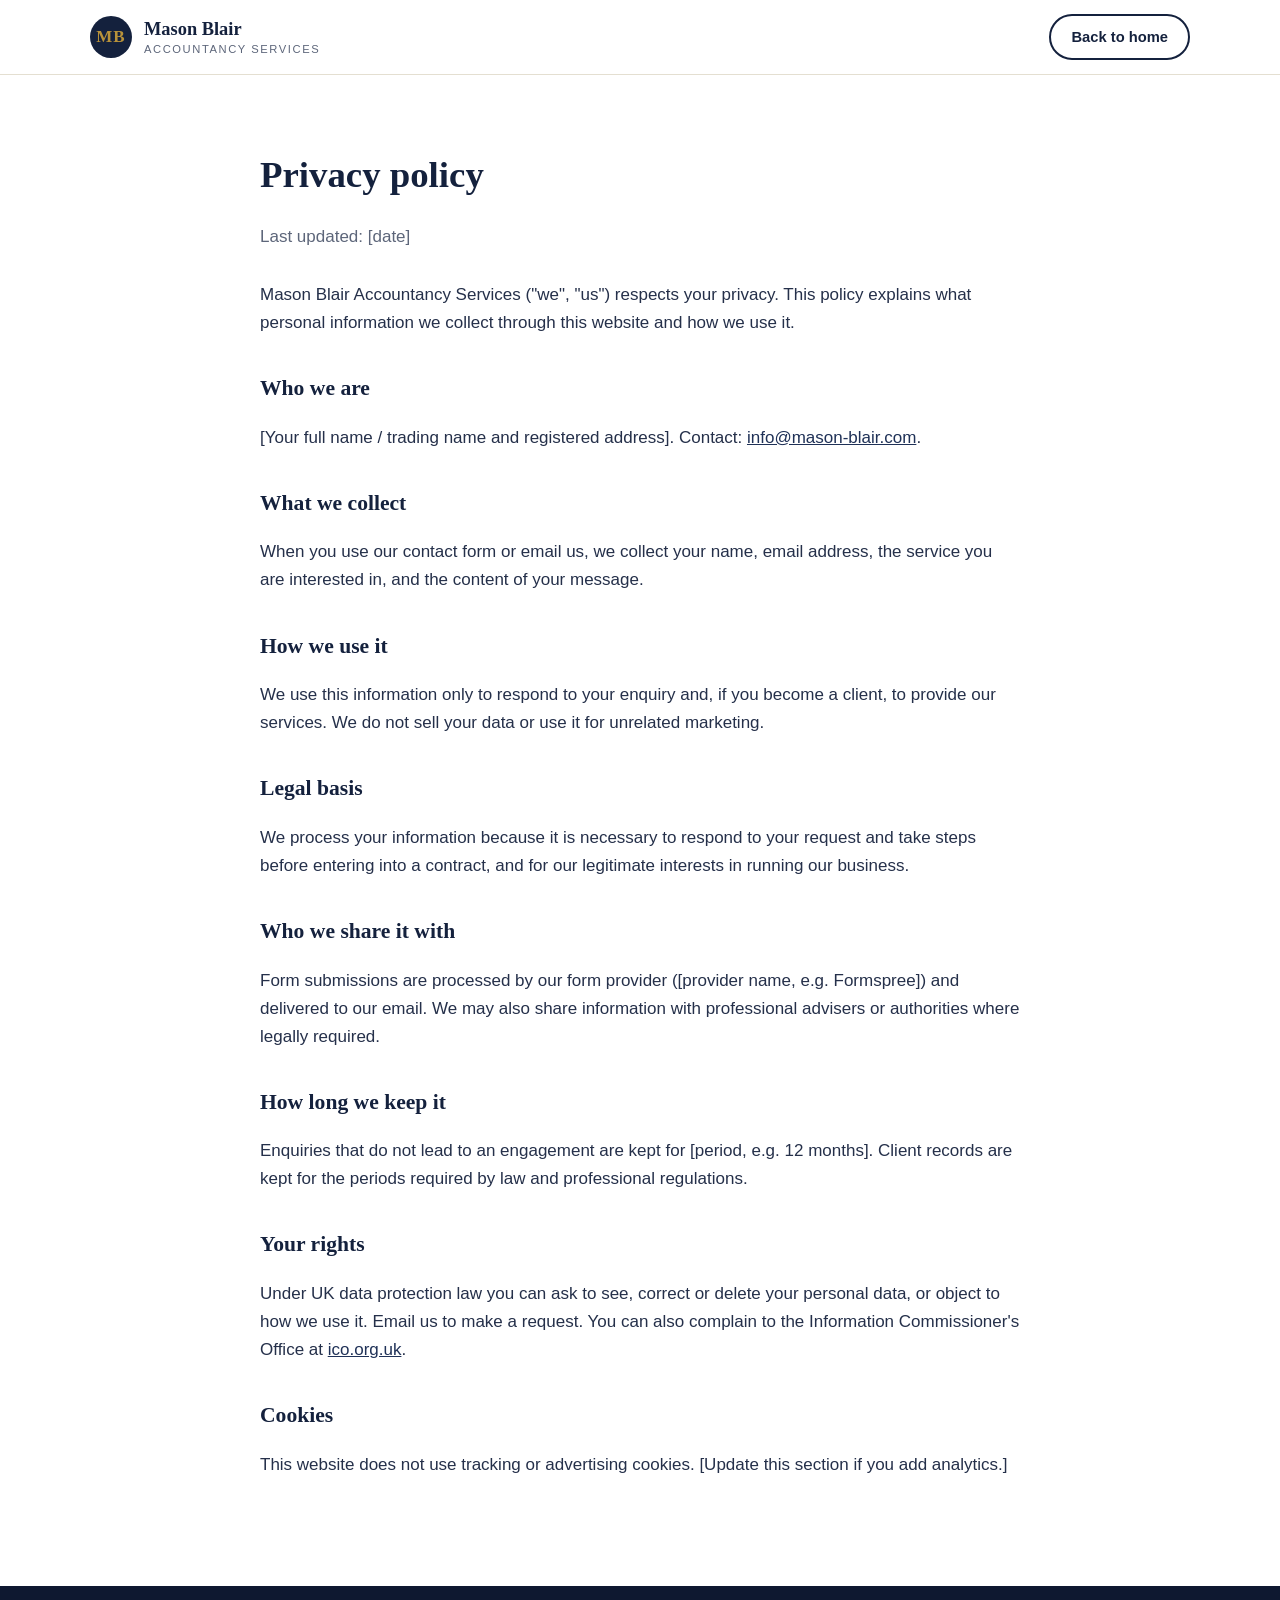
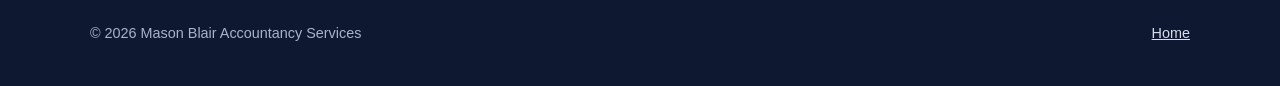
==== privacy.html @ b06ffdc8 "Add files via upload" ====
<!DOCTYPE html>
<html lang="en-GB">
<head>
  <meta charset="utf-8">
  <meta name="viewport" content="width=device-width, initial-scale=1">
  <title>Privacy Policy | Mason Blair Accountancy Services</title>
  <meta name="description" content="How Mason Blair Accountancy Services collects and uses your personal information.">
  <link rel="stylesheet" href="style.css">
</head>
<body>
  <header class="site-header">
    <div class="container header-inner">
      <a class="brand" href="index.html" aria-label="Mason Blair Accountancy Services – home">
        <span class="brand-mark" aria-hidden="true">MB</span>
        <span class="brand-text">Mason Blair<small>Accountancy Services</small></span>
      </a>
      <a class="btn btn-outline btn-small" href="index.html">Back to home</a>
    </div>
  </header>

  <main class="container page">
    <h1>Privacy policy</h1>
    <p class="updated">Last updated: [date]</p>

    <!-- TEMPLATE ONLY: this is a starting point, not legal advice. Have it checked against your actual
         data practices (and your professional body's guidance) before relying on it. -->

    <p>Mason Blair Accountancy Services ("we", "us") respects your privacy. This policy explains what personal information we collect through this website and how we use it.</p>

    <h2>Who we are</h2>
    <p>[Your full name / trading name and registered address]. Contact: <a href="mailto:info@mason-blair.com">info@mason-blair.com</a>.</p>

    <h2>What we collect</h2>
    <p>When you use our contact form or email us, we collect your name, email address, the service you are interested in, and the content of your message.</p>

    <h2>How we use it</h2>
    <p>We use this information only to respond to your enquiry and, if you become a client, to provide our services. We do not sell your data or use it for unrelated marketing.</p>

    <h2>Legal basis</h2>
    <p>We process your information because it is necessary to respond to your request and take steps before entering into a contract, and for our legitimate interests in running our business.</p>

    <h2>Who we share it with</h2>
    <p>Form submissions are processed by our form provider ([provider name, e.g. Formspree]) and delivered to our email. We may also share information with professional advisers or authorities where legally required.</p>

    <h2>How long we keep it</h2>
    <p>Enquiries that do not lead to an engagement are kept for [period, e.g. 12 months]. Client records are kept for the periods required by law and professional regulations.</p>

    <h2>Your rights</h2>
    <p>Under UK data protection law you can ask to see, correct or delete your personal data, or object to how we use it. Email us to make a request. You can also complain to the Information Commissioner's Office at <a href="https://ico.org.uk">ico.org.uk</a>.</p>

    <h2>Cookies</h2>
    <p>This website does not use tracking or advertising cookies. [Update this section if you add analytics.]</p>
  </main>

  <footer class="site-footer">
    <div class="container footer-inner">
      <p>&copy; <span id="year">2026</span> Mason Blair Accountancy Services</p>
      <p><a href="index.html">Home</a></p>
    </div>
  </footer>
  <script>document.getElementById('year').textContent = new Date().getFullYear();</script>
</body>
</html>
---- style.css ----
/* Mason Blair Accountancy Services — stylesheet */
:root {
  --navy: #14213d;
  --navy-soft: #1f3157;
  --gold: #b8923a;
  --gold-dark: #8f6e24;
  --cream: #faf7f0;
  --white: #ffffff;
  --text: #25304a;
  --muted: #5d667a;
  --line: #e4dfd1;
  --radius: 10px;
  --shadow: 0 6px 24px rgba(20, 33, 61, 0.08);
  --serif: Georgia, "Times New Roman", serif;
  --sans: -apple-system, BlinkMacSystemFont, "Segoe UI", Roboto, Helvetica, Arial, sans-serif;
}

*, *::before, *::after { box-sizing: border-box; }

html { scroll-behavior: smooth; }

body {
  margin: 0;
  font-family: var(--sans);
  color: var(--text);
  background: var(--white);
  line-height: 1.65;
  font-size: 17px;
}

img { max-width: 100%; display: block; }

a { color: var(--navy-soft); }
a:hover { color: var(--gold-dark); }

.container { width: min(1100px, 100% - 40px); margin-inline: auto; }

.skip-link {
  position: absolute; left: -999px; top: 0;
  background: var(--navy); color: #fff; padding: 10px 16px; z-index: 100;
}
.skip-link:focus { left: 0; }

/* Header */
.site-header {
  position: sticky; top: 0; z-index: 50;
  background: rgba(255, 255, 255, 0.96);
  backdrop-filter: blur(6px);
  border-bottom: 1px solid var(--line);
}
.header-inner {
  display: flex; align-items: center; justify-content: space-between;
  padding: 14px 0; gap: 20px;
}
.brand { display: flex; align-items: center; gap: 12px; text-decoration: none; color: var(--navy); }
.brand-mark {
  width: 42px; height: 42px; border-radius: 50%;
  background: var(--navy); color: var(--gold);
  display: grid; place-items: center;
  font-family: var(--serif); font-weight: 700; font-size: 17px; letter-spacing: 1px;
}
.brand-text { font-family: var(--serif); font-size: 1.15rem; font-weight: 700; line-height: 1.1; }
.brand-text small { display: block; font-family: var(--sans); font-weight: 500; font-size: 0.7rem; letter-spacing: 0.14em; text-transform: uppercase; color: var(--muted); margin-top: 3px; }

.nav ul { list-style: none; display: flex; gap: 26px; margin: 0; padding: 0; align-items: center; }
.nav a { text-decoration: none; color: var(--navy); font-weight: 500; font-size: 0.95rem; }
.nav a:hover { color: var(--gold-dark); }

.nav-toggle {
  display: none; background: none; border: 1px solid var(--line);
  border-radius: 8px; padding: 8px 12px; font: inherit; color: var(--navy); cursor: pointer;
}

/* Buttons */
.btn {
  display: inline-block; padding: 13px 26px; border-radius: 999px;
  font-weight: 600; text-decoration: none; border: 2px solid transparent;
  cursor: pointer; font-size: 1rem; font-family: var(--sans); transition: all 0.2s ease;
}
.btn-primary { background: var(--gold); color: #fff; }
.btn-primary:hover { background: var(--gold-dark); color: #fff; }
.btn-outline { border-color: var(--navy); color: var(--navy); background: transparent; }
.btn-outline:hover { background: var(--navy); color: #fff; }
.btn-small { padding: 9px 20px; font-size: 0.92rem; }

/* Hero */
.hero { background: linear-gradient(135deg, var(--navy) 0%, var(--navy-soft) 100%); color: #fff; padding: 90px 0 100px; }
.hero-grid { display: grid; grid-template-columns: 1.2fr 0.8fr; gap: 50px; align-items: center; }
.eyebrow { text-transform: uppercase; letter-spacing: 0.16em; font-size: 0.78rem; font-weight: 600; color: var(--gold); margin: 0 0 14px; }
.hero h1 { font-family: var(--serif); font-size: clamp(2.2rem, 5vw, 3.4rem); line-height: 1.12; margin: 0 0 18px; }
.hero p.lead { font-size: 1.15rem; color: #d9dfec; max-width: 36em; margin: 0 0 30px; }
.hero-actions { display: flex; gap: 14px; flex-wrap: wrap; }
.hero .btn-outline { border-color: #fff; color: #fff; }
.hero .btn-outline:hover { background: #fff; color: var(--navy); }

.hero-card {
  background: rgba(255, 255, 255, 0.07); border: 1px solid rgba(255, 255, 255, 0.18);
  border-radius: var(--radius); padding: 28px;
}
.hero-card h2 { font-family: var(--serif); font-size: 1.2rem; margin: 0 0 14px; color: var(--gold); }
.hero-card ul { list-style: none; margin: 0; padding: 0; }
.hero-card li { padding: 9px 0 9px 28px; position: relative; border-bottom: 1px solid rgba(255, 255, 255, 0.12); color: #e8ecf5; }
.hero-card li:last-child { border-bottom: none; }
.hero-card li::before { content: "✓"; position: absolute; left: 0; color: var(--gold); font-weight: 700; }

/* Sections */
section { padding: 84px 0; }
.section-alt { background: var(--cream); }
.section-head { max-width: 640px; margin-bottom: 44px; }
.section-head h2 { font-family: var(--serif); color: var(--navy); font-size: clamp(1.8rem, 3.5vw, 2.4rem); line-height: 1.2; margin: 0 0 12px; }
.section-head p { color: var(--muted); margin: 0; }

/* Services */
.cards { display: grid; grid-template-columns: repeat(3, 1fr); gap: 26px; }
.card {
  background: var(--white); border: 1px solid var(--line); border-radius: var(--radius);
  padding: 30px; box-shadow: var(--shadow); display: flex; flex-direction: column;
}
.card h3 { font-family: var(--serif); color: var(--navy); font-size: 1.35rem; margin: 0 0 6px; }
.price { color: var(--gold-dark); font-weight: 700; font-size: 1.05rem; margin: 0 0 14px; }
.card p { color: var(--muted); margin: 0 0 16px; }
.card ul { margin: 0 0 24px; padding-left: 20px; }
.card li { margin-bottom: 6px; }
.card .btn { margin-top: auto; align-self: flex-start; }
.note { margin-top: 22px; font-size: 0.9rem; color: var(--muted); }

/* How it works */
.steps { display: grid; grid-template-columns: repeat(3, 1fr); gap: 30px; counter-reset: step; }
.step { position: relative; padding-top: 58px; }
.step::before {
  counter-increment: step; content: counter(step);
  position: absolute; top: 0; left: 0; width: 44px; height: 44px; border-radius: 50%;
  background: var(--navy); color: var(--gold); display: grid; place-items: center;
  font-family: var(--serif); font-weight: 700; font-size: 1.2rem;
}
.step h3 { font-family: var(--serif); color: var(--navy); margin: 0 0 6px; }
.step p { margin: 0; color: var(--muted); }

/* About */
.about-grid { display: grid; grid-template-columns: 0.8fr 1.2fr; gap: 56px; align-items: center; }
.about-photo {
  aspect-ratio: 4 / 5; border-radius: var(--radius);
  background: linear-gradient(160deg, var(--navy) 0%, var(--navy-soft) 100%);
  display: grid; place-items: center; text-align: center; padding: 24px;
  color: #cfd6e6; font-size: 0.9rem; border: 3px solid var(--gold);
}
.about-photo img { width: 100%; height: 100%; object-fit: cover; border-radius: 7px; }
.about-text h2 { font-family: var(--serif); color: var(--navy); font-size: clamp(1.8rem, 3.5vw, 2.4rem); margin: 0 0 14px; }
.credentials { list-style: none; padding: 0; margin: 20px 0 0; display: flex; flex-wrap: wrap; gap: 10px; }
.credentials li { background: var(--cream); border: 1px solid var(--line); border-radius: 999px; padding: 6px 16px; font-size: 0.9rem; font-weight: 600; color: var(--navy); }

/* Testimonials */
.quotes { display: grid; grid-template-columns: repeat(2, 1fr); gap: 26px; }
blockquote { margin: 0; background: var(--white); border-left: 4px solid var(--gold); padding: 24px 28px; border-radius: 0 var(--radius) var(--radius) 0; box-shadow: var(--shadow); font-family: var(--serif); font-size: 1.1rem; }
blockquote footer { margin-top: 12px; font-family: var(--sans); font-size: 0.88rem; color: var(--muted); }

/* FAQ */
.faq { max-width: 780px; }
details { border-bottom: 1px solid var(--line); padding: 18px 0; }
summary { cursor: pointer; font-weight: 600; color: var(--navy); font-size: 1.05rem; list-style: none; padding-right: 30px; position: relative; }
summary::-webkit-details-marker { display: none; }
summary::after { content: "+"; position: absolute; right: 0; top: -2px; font-size: 1.5rem; color: var(--gold); transition: transform 0.2s; }
details[open] summary::after { content: "–"; }
details p { margin: 12px 0 0; color: var(--muted); }

/* Contact */
.contact { background: var(--navy); color: #fff; }
.contact-grid { display: grid; grid-template-columns: 0.9fr 1.1fr; gap: 56px; }
.contact h2 { font-family: var(--serif); font-size: clamp(1.8rem, 3.5vw, 2.4rem); margin: 0 0 14px; }
.contact p { color: #d0d7e8; }
.contact a { color: var(--gold); }
.contact-list { list-style: none; padding: 0; margin: 24px 0 0; }
.contact-list li { margin-bottom: 10px; }

form { background: var(--white); color: var(--text); padding: 30px; border-radius: var(--radius); }
.field { margin-bottom: 18px; }
label { display: block; font-weight: 600; font-size: 0.92rem; margin-bottom: 6px; color: var(--navy); }
input, select, textarea {
  width: 100%; padding: 12px 14px; border: 1px solid #cfc9b8; border-radius: 8px;
  font: inherit; color: var(--text); background: #fff;
}
input:focus, select:focus, textarea:focus, .btn:focus-visible, a:focus-visible, summary:focus-visible {
  outline: 3px solid rgba(184, 146, 58, 0.5); outline-offset: 2px;
}
textarea { min-height: 120px; resize: vertical; }
.consent { display: flex; gap: 10px; align-items: flex-start; font-size: 0.88rem; color: var(--muted); margin-bottom: 18px; }
.consent input { width: auto; margin-top: 4px; }
.hidden { position: absolute; left: -9999px; }

/* Footer */
.site-footer { background: #0e1830; color: #aab3c9; padding: 36px 0; font-size: 0.9rem; }
.footer-inner { display: flex; justify-content: space-between; gap: 20px; flex-wrap: wrap; }
.site-footer a { color: #d6dcec; }
.site-footer p { margin: 0 0 4px; }

/* Plain pages (privacy) */
.page { padding: 70px 0 90px; max-width: 760px; }
.page h1 { font-family: var(--serif); color: var(--navy); font-size: 2.3rem; margin: 0 0 8px; }
.page h2 { font-family: var(--serif); color: var(--navy); margin: 34px 0 8px; font-size: 1.35rem; }
.page .updated { color: var(--muted); margin-bottom: 30px; }

/* Responsive */
@media (max-width: 900px) {
  .hero-grid, .about-grid, .contact-grid { grid-template-columns: 1fr; }
  .cards, .steps, .quotes { grid-template-columns: 1fr; }
  .about-photo { max-width: 320px; }
  section { padding: 64px 0; }
  .hero { padding: 64px 0 72px; }
}
@media (max-width: 760px) {
  .nav-toggle { display: block; }
  .nav { display: none; position: absolute; top: 100%; left: 0; right: 0; background: #fff; border-bottom: 1px solid var(--line); padding: 14px 20px 20px; }
  .nav.open { display: block; }
  .nav ul { flex-direction: column; align-items: flex-start; gap: 16px; }
}
@media (prefers-reduced-motion: reduce) {
  html { scroll-behavior: auto; }
  * { transition: none !important; }
}
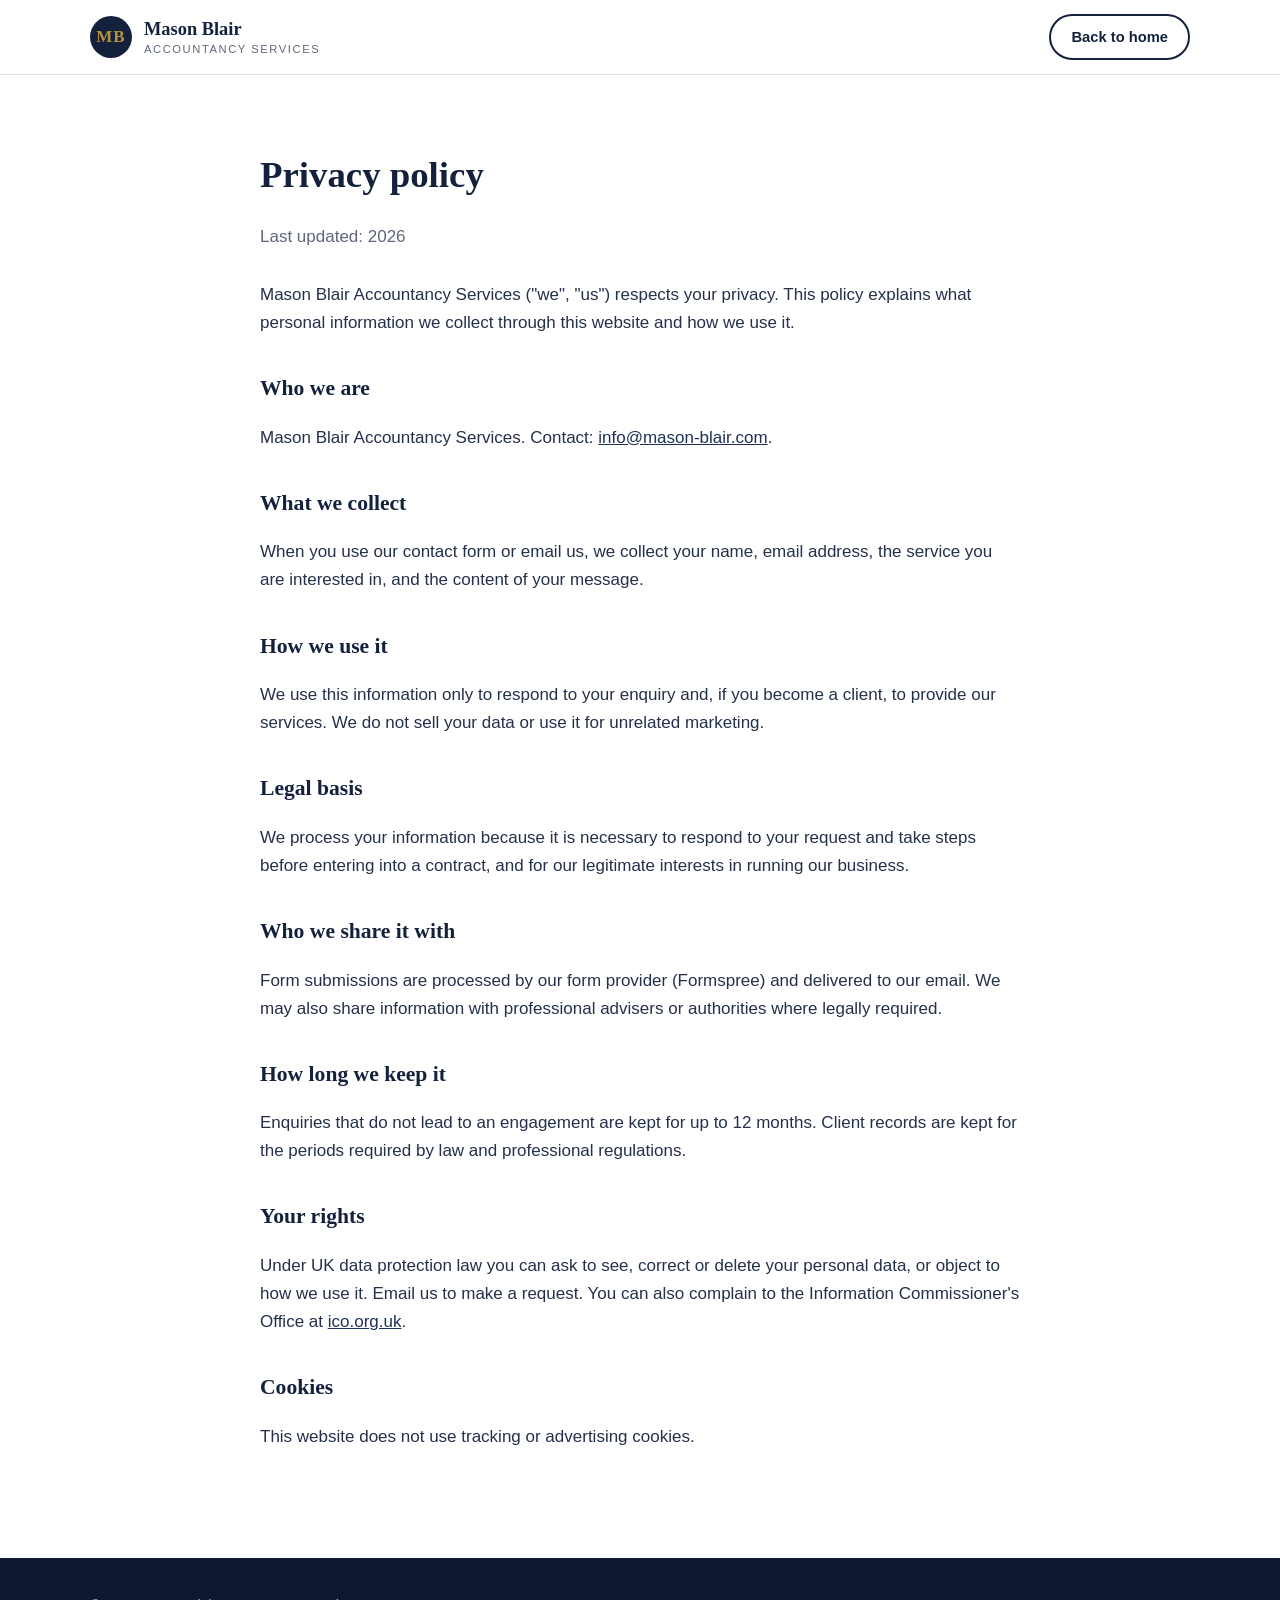
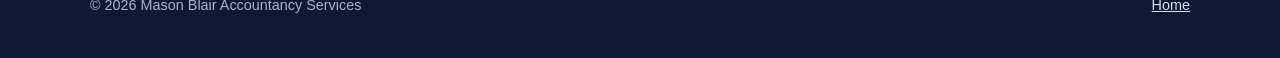
==== commit 813dc54c: "Update privacy policy details and remove placeholders" ====
--- a/privacy.html
+++ b/privacy.html
@@ -20,15 +20,12 @@
 
   <main class="container page">
     <h1>Privacy policy</h1>
-    <p class="updated">Last updated: [date]</p>
-
-    <!-- TEMPLATE ONLY: this is a starting point, not legal advice. Have it checked against your actual
-         data practices (and your professional body's guidance) before relying on it. -->
+    <p class="updated">Last updated: 2026</p>
 
     <p>Mason Blair Accountancy Services ("we", "us") respects your privacy. This policy explains what personal information we collect through this website and how we use it.</p>
 
     <h2>Who we are</h2>
-    <p>[Your full name / trading name and registered address]. Contact: <a href="mailto:info@mason-blair.com">info@mason-blair.com</a>.</p>
+    <p>Mason Blair Accountancy Services. Contact: <a href="mailto:info@mason-blair.com">info@mason-blair.com</a>.</p>
 
     <h2>What we collect</h2>
     <p>When you use our contact form or email us, we collect your name, email address, the service you are interested in, and the content of your message.</p>
@@ -40,16 +37,16 @@
     <p>We process your information because it is necessary to respond to your request and take steps before entering into a contract, and for our legitimate interests in running our business.</p>
 
     <h2>Who we share it with</h2>
-    <p>Form submissions are processed by our form provider ([provider name, e.g. Formspree]) and delivered to our email. We may also share information with professional advisers or authorities where legally required.</p>
+    <p>Form submissions are processed by our form provider (Formspree) and delivered to our email. We may also share information with professional advisers or authorities where legally required.</p>
 
     <h2>How long we keep it</h2>
-    <p>Enquiries that do not lead to an engagement are kept for [period, e.g. 12 months]. Client records are kept for the periods required by law and professional regulations.</p>
+    <p>Enquiries that do not lead to an engagement are kept for up to 12 months. Client records are kept for the periods required by law and professional regulations.</p>
 
     <h2>Your rights</h2>
     <p>Under UK data protection law you can ask to see, correct or delete your personal data, or object to how we use it. Email us to make a request. You can also complain to the Information Commissioner's Office at <a href="https://ico.org.uk">ico.org.uk</a>.</p>
 
     <h2>Cookies</h2>
-    <p>This website does not use tracking or advertising cookies. [Update this section if you add analytics.]</p>
+    <p>This website does not use tracking or advertising cookies.</p>
   </main>
 
   <footer class="site-footer">
